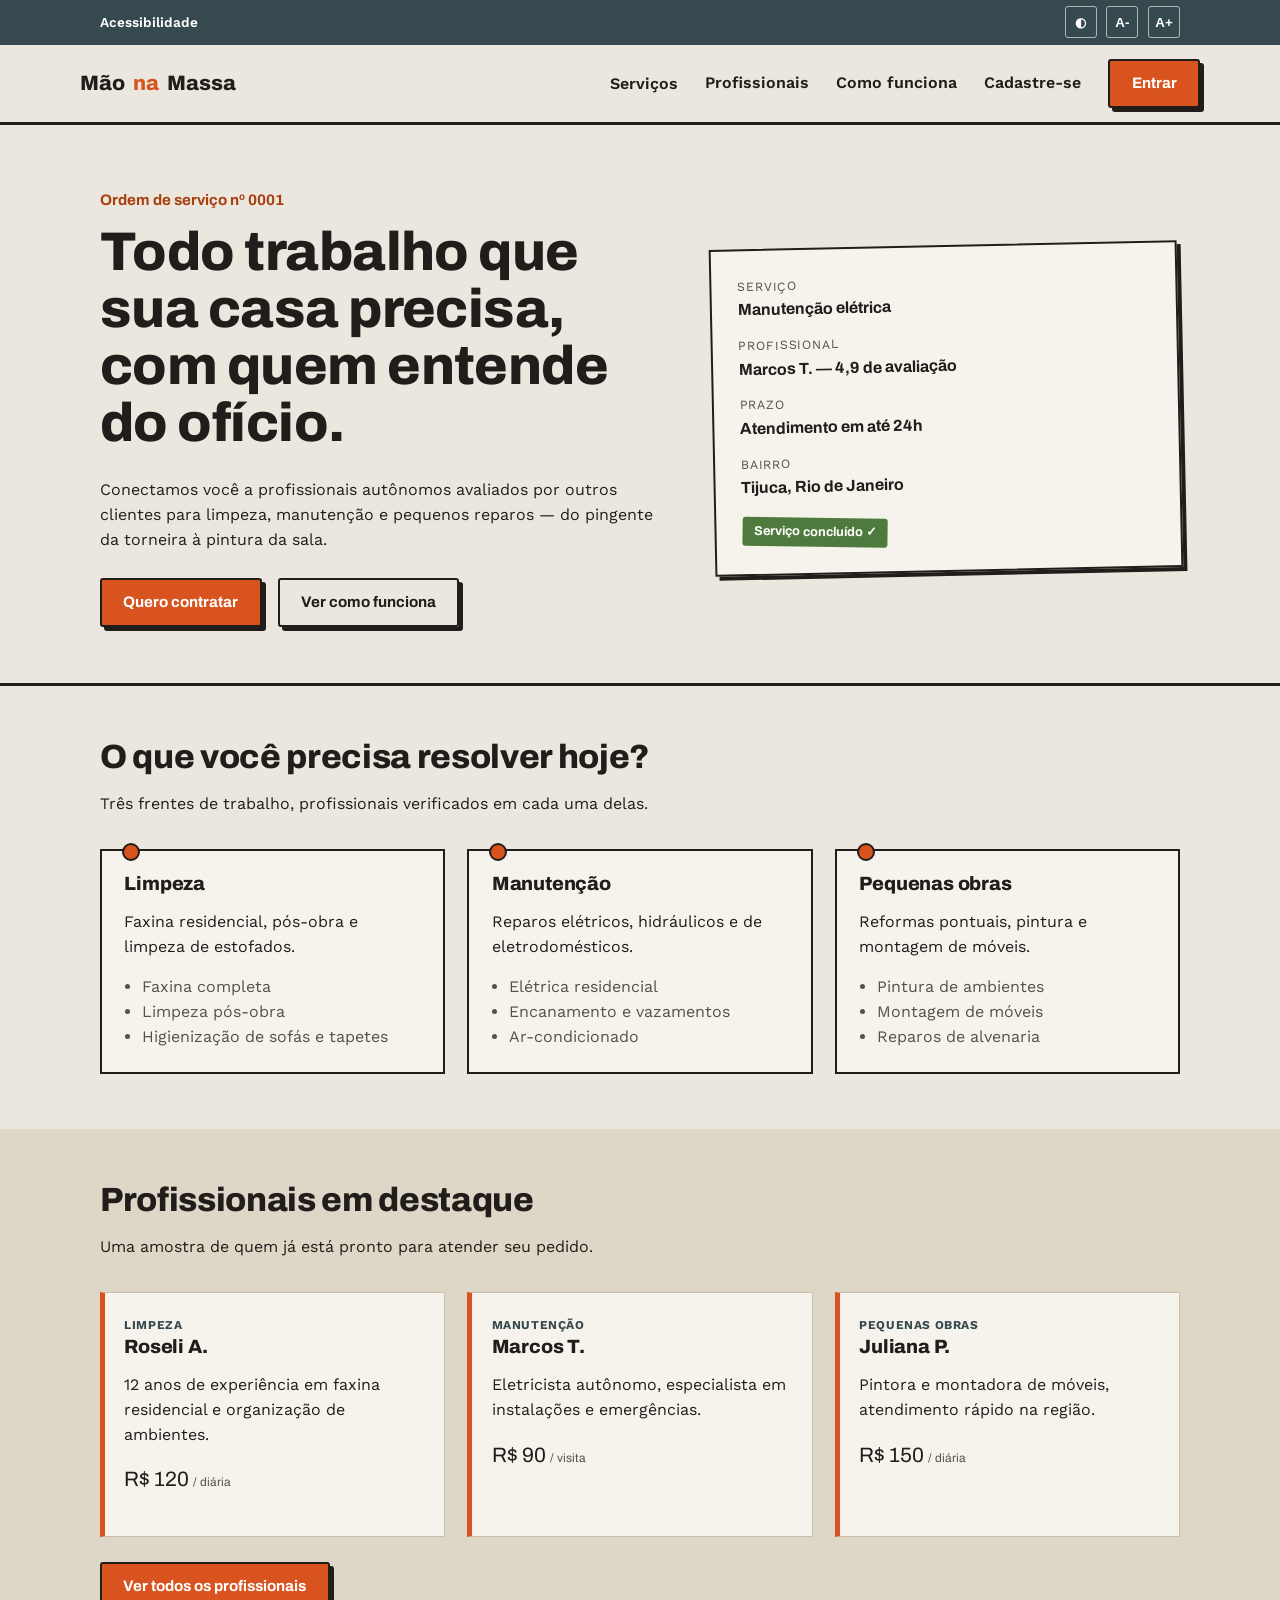
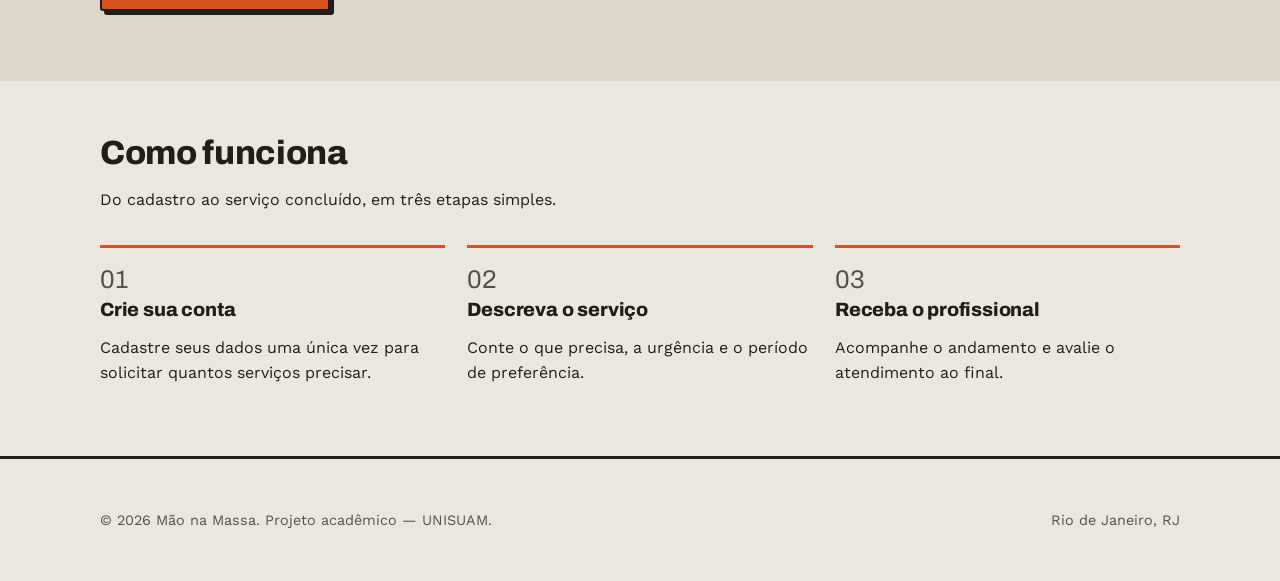
==== index.html @ 5d436577 "Add files via upload" ====
<!DOCTYPE html>
<html lang="pt-BR">
<head>
<meta charset="UTF-8">
<meta name="viewport" content="width=device-width, initial-scale=1.0">
<title>Mão na Massa — profissionais autônomos para o seu serviço</title>
<meta name="description" content="Encontre profissionais autônomos de confiança para limpeza, manutenção e pequenas obras, perto de você.">
<link rel="preconnect" href="https://fonts.googleapis.com">
<link href="https://fonts.googleapis.com/css2?family=Archivo:wght@700;800&family=Work+Sans:wght@400;500;600;700&display=swap" rel="stylesheet">
<link rel="stylesheet" href="css/style.css">
</head>
<body>

<header class="cabecalho">
  <div class="barra-acessibilidade">
    <div class="container">
      <span>Acessibilidade</span>
      <button class="botao-a11y" data-a11y="tema" aria-pressed="false" title="Alternar tema claro/escuro">◐</button>
      <button class="botao-a11y" data-a11y="fonte-menos" title="Diminuir tamanho da fonte">A-</button>
      <button class="botao-a11y" data-a11y="fonte-mais" title="Aumentar tamanho da fonte">A+</button>
    </div>
  </div>
  <div class="container barra-nav">
    <a href="index.html" class="marca">Mão<span class="ponto">na</span>Massa</a>
    <button class="alterna-menu-mobile" aria-expanded="false" aria-label="Abrir menu">☰</button>
    <ul class="menu-principal">
      <li class="tem-submenu">
        <button class="link-menu" aria-haspopup="true">Serviços</button>
        <ul class="submenu">
          <li><a href="#limpeza">Limpeza</a></li>
          <li><a href="#manutencao">Manutenção</a></li>
          <li><a href="#obras">Pequenas obras</a></li>
        </ul>
      </li>
      <li data-ocultar-tipo="profissional"><a href="profissionais.html" class="link-menu">Profissionais</a></li>
      <li><a href="#como-funciona" class="link-menu">Como funciona</a></li>
      <li data-visivel="deslogado"><a href="cadastro.html" class="link-menu">Cadastre-se</a></li>
      <li data-visivel="deslogado"><a href="login.html" class="botao botao-primario">Entrar</a></li>
      <li data-visivel="logado" class="oculto"><a href="dashboard.html" class="link-menu">Painel</a></li>
      <li data-visivel="logado" class="sessao-usuario oculto">
        <span class="nome-usuario" data-sessao="nome">—</span>
        <a href="#" class="botao botao-secundario" data-acao="logout">Sair</a>
      </li>
    </ul>
  </div>
</header>

<main>
  <section class="hero">
    <div class="container">
      <div class="hero-texto">
        <span class="rotulo">Ordem de serviço nº 0001</span>
        <h1>Todo trabalho que sua casa precisa, com quem entende do ofício.</h1>
        <p>Conectamos você a profissionais autônomos avaliados por outros clientes para limpeza, manutenção e pequenos reparos — do pingente da torneira à pintura da sala.</p>
        <div class="acoes-hero">
          <a href="cadastro.html" class="botao botao-primario" data-cta-logado="dashboard.html" data-cta-logado-texto="Ir para o meu painel">Quero contratar</a>
          <a href="#como-funciona" class="botao botao-secundario">Ver como funciona</a>
        </div>
      </div>
      <div class="ficha-servico">
        <dl>
          <dt>Serviço</dt>
          <dd>Manutenção elétrica</dd>
          <dt>Profissional</dt>
          <dd>Marcos T. — 4,9 de avaliação</dd>
          <dt>Prazo</dt>
          <dd>Atendimento em até 24h</dd>
          <dt>Bairro</dt>
          <dd>Tijuca, Rio de Janeiro</dd>
        </dl>
        <span class="selo-ok">Serviço concluído ✓</span>
      </div>
    </div>
  </section>

  <section class="secao" id="servicos">
    <div class="container">
      <div class="cabecalho-secao">
        <h2>O que você precisa resolver hoje?</h2>
        <p>Três frentes de trabalho, profissionais verificados em cada uma delas.</p>
      </div>
      <div class="grade-categorias">
        <article class="cartao-categoria" id="limpeza">
          <h3>Limpeza</h3>
          <p>Faxina residencial, pós-obra e limpeza de estofados.</p>
          <ul>
            <li>Faxina completa</li>
            <li>Limpeza pós-obra</li>
            <li>Higienização de sofás e tapetes</li>
          </ul>
        </article>
        <article class="cartao-categoria" id="manutencao">
          <h3>Manutenção</h3>
          <p>Reparos elétricos, hidráulicos e de eletrodomésticos.</p>
          <ul>
            <li>Elétrica residencial</li>
            <li>Encanamento e vazamentos</li>
            <li>Ar-condicionado</li>
          </ul>
        </article>
        <article class="cartao-categoria" id="obras">
          <h3>Pequenas obras</h3>
          <p>Reformas pontuais, pintura e montagem de móveis.</p>
          <ul>
            <li>Pintura de ambientes</li>
            <li>Montagem de móveis</li>
            <li>Reparos de alvenaria</li>
          </ul>
        </article>
      </div>
    </div>
  </section>

  <section class="secao secao-alt">
    <div class="container">
      <div class="cabecalho-secao">
        <h2>Profissionais em destaque</h2>
        <p>Uma amostra de quem já está pronto para atender seu pedido.</p>
      </div>
      <div class="grade-profissionais">
        <article class="cartao-profissional">
          <span class="servico-tag">Limpeza</span>
          <h3>Roseli A.</h3>
          <p>12 anos de experiência em faxina residencial e organização de ambientes.</p>
          <p class="preco">R$ 120 <small>/ diária</small></p>
        </article>
        <article class="cartao-profissional">
          <span class="servico-tag">Manutenção</span>
          <h3>Marcos T.</h3>
          <p>Eletricista autônomo, especialista em instalações e emergências.</p>
          <p class="preco">R$ 90 <small>/ visita</small></p>
        </article>
        <article class="cartao-profissional">
          <span class="servico-tag">Pequenas obras</span>
          <h3>Juliana P.</h3>
          <p>Pintora e montadora de móveis, atendimento rápido na região.</p>
          <p class="preco">R$ 150 <small>/ diária</small></p>
        </article>
      </div>
      <p style="margin-top:1.6rem;" data-ocultar-tipo="profissional"><a href="profissionais.html" class="botao botao-primario">Ver todos os profissionais</a></p>
    </div>
  </section>

  <section class="secao" id="como-funciona">
    <div class="container">
      <div class="cabecalho-secao">
        <h2>Como funciona</h2>
        <p>Do cadastro ao serviço concluído, em três etapas simples.</p>
      </div>
      <ol class="lista-passos">
        <li>
          <h3>Crie sua conta</h3>
          <p>Cadastre seus dados uma única vez para solicitar quantos serviços precisar.</p>
        </li>
        <li>
          <h3>Descreva o serviço</h3>
          <p>Conte o que precisa, a urgência e o período de preferência.</p>
        </li>
        <li>
          <h3>Receba o profissional</h3>
          <p>Acompanhe o andamento e avalie o atendimento ao final.</p>
        </li>
      </ol>
    </div>
  </section>
</main>

<footer class="rodape">
  <div class="container">
    <p>© 2026 Mão na Massa. Projeto acadêmico — UNISUAM.</p>
    <p>Rio de Janeiro, RJ</p>
  </div>
</footer>

<script src="js/main.js"></script>
</body>
</html>
---- css/style.css ----
/* ==========================================================================
   Mão na Massa — folha de estilos principal
   Marketplace de profissionais autônomos: limpeza, manutenção, pequenas obras
   ========================================================================== */

:root {
  /* cor — paleta ligada ao universo de ferramentas e canteiro de obra */
  --cor-fundo: #ece7de;
  --cor-fundo-alt: #ded6c6;
  --cor-superficie: #f6f3ec;
  --cor-texto: #201d1a;
  --cor-texto-suave: #55504a;
  --cor-borda: #c9bfa9;
  --cor-primaria: #d9531e;
  --cor-primaria-escura: #a8400f;
  --cor-secundaria: #35494f;
  --cor-secundaria-clara: #4d6771;
  --cor-sucesso: #4f7a3d;
  --cor-erro: #b3261e;
  --cor-foco: #1d6fae;

  --fonte-titulo: "Archivo", "Arial Narrow", sans-serif;
  --fonte-texto: "Work Sans", "Segoe UI", sans-serif;

  --raio: 3px;
  --sombra-carimbo: 4px 4px 0 var(--cor-texto);
  --largura-maxima: 1120px;

  --fonte-escala: 1;
}

/* tema escuro / alto contraste ------------------------------------------- */
body.tema-escuro {
  --cor-fundo: #17191a;
  --cor-fundo-alt: #24272a;
  --cor-superficie: #1f2224;
  --cor-texto: #f2eee4;
  --cor-texto-suave: #c9c2b4;
  --cor-borda: #4a4c47;
  --cor-primaria: #ff7a3d;
  --cor-primaria-escura: #ff9a63;
  --cor-secundaria: #7fa3ad;
  --cor-secundaria-clara: #9fc0c9;
  --cor-sucesso: #8bc274;
  --cor-erro: #ff8a80;
  --sombra-carimbo: 4px 4px 0 #000;
}

* { box-sizing: border-box; }
html {
  scroll-behavior: smooth;
  /* rem é sempre relativo ao font-size do <html>, não do <body> —
     por isso a escala de acessibilidade (A+/A-) precisa ficar aqui,
     senão só o texto "solto" (sem classe própria) responde a ela. */
  font-size: calc(16px * var(--fonte-escala));
}

body {
  margin: 0;
  background: var(--cor-fundo);
  color: var(--cor-texto);
  font-family: var(--fonte-texto);
  line-height: 1.55;
  transition: background .2s ease, color .2s ease;
}

h1, h2, h3, h4 {
  font-family: var(--fonte-titulo);
  font-weight: 800;
  line-height: 1.05;
  margin: 0 0 .5em;
  letter-spacing: -0.01em;
}

h1 { font-size: clamp(2.1rem, 5vw, 3.4rem); }
h2 { font-size: clamp(1.5rem, 3vw, 2.1rem); }
h3 { font-size: 1.2rem; }

p { max-width: 62ch; }
a { color: var(--cor-secundaria); }
body.tema-escuro a { color: var(--cor-secundaria-clara); }

img { max-width: 100%; display: block; }

:focus-visible {
  outline: 3px solid var(--cor-foco);
  outline-offset: 2px;
}

.container {
  max-width: var(--largura-maxima);
  margin: 0 auto;
  padding: 0 1.25rem;
}

.oculto { display: none !important; }

/* botões ------------------------------------------------------------------ */
.botao {
  font-family: var(--fonte-titulo);
  font-weight: 700;
  font-size: .95rem;
  border: 2px solid var(--cor-texto);
  background: var(--cor-superficie);
  color: var(--cor-texto);
  padding: .7em 1.4em;
  border-radius: var(--raio);
  cursor: pointer;
  box-shadow: var(--sombra-carimbo);
  transition: transform .12s ease, box-shadow .12s ease;
  display: inline-block;
  text-decoration: none;
}
.botao:hover { transform: translate(-2px, -2px); }
.botao:active { transform: translate(0,0); box-shadow: none; }

.botao-primario {
  background: var(--cor-primaria);
  border-color: var(--cor-texto);
  color: #fff;
}
.botao-secundario {
  background: transparent;
}
.botao-perigo {
  background: var(--cor-erro);
  color: #fff;
}
.botao-bloco { display: block; width: 100%; text-align: center; }
.botao:disabled { opacity: .5; cursor: not-allowed; transform: none; }

/* cabeçalho / navegação ---------------------------------------------------- */
.cabecalho {
  position: sticky;
  top: 0;
  z-index: 40;
  background: var(--cor-fundo);
  border-bottom: 3px solid var(--cor-texto);
}
.barra-nav {
  display: flex;
  align-items: center;
  justify-content: space-between;
  padding: .9rem 0;
}
.marca {
  font-family: var(--fonte-titulo);
  font-weight: 800;
  font-size: 1.3rem;
  text-decoration: none;
  color: var(--cor-texto);
  display: flex;
  align-items: center;
  gap: .5rem;
}
.marca .ponto { color: var(--cor-primaria); }

.menu-principal {
  display: flex;
  gap: 1.7rem;
  list-style: none;
  margin: 0;
  padding: 0;
  align-items: center;
}
.menu-principal > li { position: relative; }
.link-menu {
  text-decoration: none;
  color: var(--cor-texto);
  font-weight: 600;
  padding: .4rem 0;
  background: none;
  border: none;
  font-family: var(--fonte-texto);
  font-size: 1rem;
  cursor: pointer;
}
.link-menu:hover { color: var(--cor-primaria); }

.submenu {
  list-style: none;
  margin: 0;
  padding: .5rem;
  position: absolute;
  top: 100%;
  left: 0;
  background: var(--cor-superficie);
  border: 2px solid var(--cor-texto);
  box-shadow: var(--sombra-carimbo);
  min-width: 200px;
  display: none;
}
li.tem-submenu:hover .submenu,
li.tem-submenu:focus-within .submenu { display: block; }
.submenu li a {
  display: block;
  padding: .5rem .6rem;
  color: var(--cor-texto);
  text-decoration: none;
  border-radius: var(--raio);
  font-size: .93rem;
}
.submenu li a:hover { background: var(--cor-fundo-alt); }

.sessao-usuario {
  display: flex;
  align-items: center;
  gap: .9rem;
}
.nome-usuario {
  font-weight: 700;
  font-family: var(--fonte-titulo);
}
.nome-usuario::before {
  content: "● ";
  color: var(--cor-sucesso);
}

.alterna-menu-mobile {
  display: none;
  background: none;
  border: 2px solid var(--cor-texto);
  border-radius: var(--raio);
  padding: .4rem .6rem;
  font-size: 1.2rem;
  cursor: pointer;
}

/* barra de acessibilidade --------------------------------------------------- */
.barra-acessibilidade {
  background: var(--cor-secundaria);
  color: #fff;
}
.barra-acessibilidade .container {
  display: flex;
  align-items: center;
  justify-content: flex-end;
  gap: .6rem;
  padding-top: .4rem;
  padding-bottom: .4rem;
  font-size: .85rem;
}
.barra-acessibilidade span { margin-right: auto; font-weight: 600; }
.botao-a11y {
  background: transparent;
  border: 1px solid rgba(255,255,255,.6);
  color: #fff;
  border-radius: var(--raio);
  width: 2rem;
  height: 2rem;
  cursor: pointer;
  font-weight: 700;
  line-height: 1;
}
.botao-a11y:hover { background: rgba(255,255,255,.15); }
.botao-a11y[aria-pressed="true"] { background: var(--cor-primaria); border-color: var(--cor-primaria); }

/* hero ---------------------------------------------------------------------- */
.hero {
  padding: 4rem 0 3.5rem;
  border-bottom: 3px solid var(--cor-texto);
}
.hero .container {
  display: grid;
  grid-template-columns: 1.1fr .9fr;
  gap: 2.5rem;
  align-items: center;
}
.ficha-servico {
  background: var(--cor-superficie);
  border: 2px solid var(--cor-texto);
  box-shadow: var(--sombra-carimbo);
  padding: 1.6rem;
  transform: rotate(-1.2deg);
}
.ficha-servico dl { margin: 0; }
.ficha-servico dt {
  font-size: .78rem;
  text-transform: uppercase;
  letter-spacing: .07em;
  color: var(--cor-texto-suave);
  margin-top: .8rem;
}
.ficha-servico dt:first-child { margin-top: 0; }
.ficha-servico dd { margin: .15rem 0 0; font-weight: 700; font-family: var(--fonte-titulo); }
.selo-ok {
  display: inline-block;
  margin-top: 1.1rem;
  background: var(--cor-sucesso);
  color: #fff;
  padding: .3rem .7rem;
  border-radius: var(--raio);
  font-family: var(--fonte-titulo);
  font-weight: 700;
  font-size: .8rem;
  transform: rotate(2deg);
}
.hero-texto .rotulo {
  font-family: var(--fonte-titulo);
  color: var(--cor-primaria-escura);
  font-weight: 700;
  font-size: .95rem;
  margin-bottom: .6rem;
  display: block;
}
.acoes-hero { display: flex; gap: 1rem; margin-top: 1.6rem; flex-wrap: wrap; }

/* seções gerais --------------------------------------------------------------- */
.secao { padding: 3.4rem 0; }
.secao-alt { background: var(--cor-fundo-alt); }
.cabecalho-secao { max-width: 60ch; margin-bottom: 2rem; }

/* categorias em pegboard -------------------------------------------------------- */
.grade-categorias {
  display: grid;
  grid-template-columns: repeat(3, 1fr);
  gap: 1.4rem;
}
.cartao-categoria {
  background: var(--cor-superficie);
  border: 2px solid var(--cor-texto);
  padding: 1.4rem;
  position: relative;
}
.cartao-categoria::before {
  content: "";
  position: absolute;
  top: -8px; left: 20px;
  width: 14px; height: 14px;
  background: var(--cor-primaria);
  border: 2px solid var(--cor-texto);
  border-radius: 50%;
}
.cartao-categoria h3 { margin-bottom: .4rem; }
.cartao-categoria ul { margin: .7rem 0 0; padding-left: 1.1rem; color: var(--cor-texto-suave); }

/* catálogo de profissionais ------------------------------------------------------ */
.grade-profissionais {
  display: grid;
  grid-template-columns: repeat(3, 1fr);
  gap: 1.4rem;
}
.cartao-profissional {
  background: var(--cor-superficie);
  border: 1px solid var(--cor-borda);
  border-left: 5px solid var(--cor-primaria);
  padding: 1.2rem;
}
.cartao-profissional .servico-tag {
  font-size: .75rem;
  font-weight: 700;
  text-transform: uppercase;
  letter-spacing: .05em;
  color: var(--cor-secundaria);
}
body.tema-escuro .cartao-profissional .servico-tag { color: var(--cor-secundaria-clara); }
.cartao-profissional .preco { font-family: var(--fonte-titulo); font-size: 1.3rem; margin-top: .4rem; }
.cartao-profissional .preco small { font-size: .75rem; font-weight: 400; color: var(--cor-texto-suave); }

/* como funciona --------------------------------------------------------------- */
.lista-passos {
  list-style: none;
  margin: 0; padding: 0;
  counter-reset: passo;
  display: grid;
  grid-template-columns: repeat(3, 1fr);
  gap: 1.4rem;
}
.lista-passos li {
  counter-increment: passo;
  border-top: 3px solid var(--cor-primaria);
  padding-top: .8rem;
}
.lista-passos li::before {
  content: counter(passo, decimal-leading-zero);
  font-family: var(--fonte-titulo);
  font-size: 1.6rem;
  color: var(--cor-texto-suave);
  display: block;
}

/* rodapé ------------------------------------------------------------------------ */
.rodape {
  border-top: 3px solid var(--cor-texto);
  padding: 2.2rem 0;
  font-size: .9rem;
  color: var(--cor-texto-suave);
}
.rodape .container { display: flex; justify-content: space-between; flex-wrap: wrap; gap: 1rem; }

/* formulários --------------------------------------------------------------------- */
.pagina-formulario {
  padding: 3rem 0 4rem;
  display: flex;
  justify-content: center;
}
.cartao-formulario {
  background: var(--cor-superficie);
  border: 2px solid var(--cor-texto);
  box-shadow: var(--sombra-carimbo);
  padding: 2.2rem;
  width: 100%;
  max-width: 620px;
}
.grade-formulario { display: grid; grid-template-columns: 1fr 1fr; gap: 1rem; }
.campo { margin-bottom: 1.1rem; display: flex; flex-direction: column; gap: .3rem; }
.campo.largo { grid-column: 1 / -1; }
.campo label { font-weight: 600; font-size: .9rem; }
.campo input,
.campo select {
  font-family: var(--fonte-texto);
  font-size: 1rem;
  padding: .65rem .7rem;
  border: 2px solid var(--cor-borda);
  border-radius: var(--raio);
  background: var(--cor-fundo);
  color: var(--cor-texto);
}
.campo input:focus, .campo select:focus { border-color: var(--cor-secundaria); }
.campo input.invalido { border-color: var(--cor-erro); }
.campo input.valido { border-color: var(--cor-sucesso); }
.mensagem-erro {
  font-size: .82rem;
  color: var(--cor-erro);
  min-height: 1.1em;
}
.dica-campo { font-size: .78rem; color: var(--cor-texto-suave); }

fieldset {
  border: 1px solid var(--cor-borda);
  border-radius: var(--raio);
  padding: 1rem;
  margin: 0 0 1.1rem;
}
fieldset legend {
  font-weight: 700;
  font-family: var(--fonte-titulo);
  padding: 0 .4rem;
}
.opcao-linha { display: flex; align-items: center; gap: .5rem; margin: .35rem 0; }
.opcao-linha label { font-weight: 400; }

input[type="range"] { width: 100%; accent-color: var(--cor-primaria); }
.valor-range {
  font-family: var(--fonte-titulo);
  font-weight: 700;
  color: var(--cor-primaria-escura);
}

/* toast ------------------------------------------------------------------------------ */
.area-toast {
  position: fixed;
  bottom: 1.2rem;
  right: 1.2rem;
  display: flex;
  flex-direction: column;
  gap: .6rem;
  z-index: 100;
}
.toast {
  min-width: 260px;
  max-width: 340px;
  background: var(--cor-texto);
  color: var(--cor-fundo);
  border-left: 6px solid var(--cor-sucesso);
  padding: .9rem 1.1rem;
  border-radius: var(--raio);
  box-shadow: 0 6px 18px rgba(0,0,0,.25);
  font-size: .92rem;
  opacity: 0;
  transform: translateY(10px);
  transition: opacity .25s ease, transform .25s ease;
}
.toast.mostrar { opacity: 1; transform: translateY(0); }
.toast.erro { border-left-color: var(--cor-erro); }
.toast strong { display: block; font-family: var(--fonte-titulo); margin-bottom: .15rem; }

/* modal -------------------------------------------------------------------------------- */
.sobreposicao-modal {
  position: fixed;
  inset: 0;
  background: rgba(20,18,15,.55);
  display: none;
  align-items: center;
  justify-content: center;
  z-index: 90;
  padding: 1rem;
}
.sobreposicao-modal.mostrar { display: flex; }
.caixa-modal {
  background: var(--cor-superficie);
  border: 2px solid var(--cor-texto);
  box-shadow: var(--sombra-carimbo);
  max-width: 420px;
  width: 100%;
  padding: 1.8rem;
}
.caixa-modal h3 { margin-bottom: .6rem; }
.acoes-modal { display: flex; gap: .8rem; margin-top: 1.4rem; justify-content: flex-end; }

/* dashboard --------------------------------------------------------------------------- */
.grade-dashboard {
  display: grid;
  grid-template-columns: 2fr 1fr;
  gap: 1.6rem;
}
.cartao-painel {
  background: var(--cor-superficie);
  border: 1px solid var(--cor-borda);
  border-radius: var(--raio);
  padding: 1.4rem;
}
.cartao-painel h3 { margin-bottom: .8rem; }
.linha-resumo { display: flex; justify-content: space-between; padding: .5rem 0; border-bottom: 1px dashed var(--cor-borda); font-size: .93rem; }
.linha-resumo:last-child { border-bottom: none; }

/* páginas de estado (erro / confirmação) ------------------------------------------------ */
.pagina-estado {
  min-height: 60vh;
  display: flex;
  align-items: center;
  justify-content: center;
  text-align: center;
  padding: 3rem 1.25rem;
}
.pagina-estado .codigo {
  font-family: var(--fonte-titulo);
  font-size: 5rem;
  color: var(--cor-primaria);
  line-height: 1;
}
.recibo {
  background: var(--cor-superficie);
  border: 2px dashed var(--cor-texto);
  padding: 1.6rem;
  text-align: left;
  max-width: 480px;
  margin: 1.6rem auto 0;
}
.recibo dt { font-size: .78rem; color: var(--cor-texto-suave); margin-top: .7rem; text-transform: uppercase; letter-spacing: .05em;}
.recibo dt:first-child { margin-top: 0; }
.recibo dd { margin: .1rem 0 0; font-weight: 700; font-family: var(--fonte-titulo); }

/* responsividade ------------------------------------------------------------------------ */
@media (max-width: 1023px) {
  .grade-categorias, .grade-profissionais, .lista-passos { grid-template-columns: repeat(2, 1fr); }
  .hero .container { grid-template-columns: 1fr; }
  .ficha-servico { justify-self: start; max-width: 340px; transform: none; }
  .grade-dashboard { grid-template-columns: 1fr; }
}

@media (max-width: 767px) {
  .alterna-menu-mobile { display: inline-flex; }
  .menu-principal {
    position: absolute;
    top: 100%;
    left: 0;
    right: 0;
    background: var(--cor-fundo);
    border-bottom: 3px solid var(--cor-texto);
    flex-direction: column;
    align-items: stretch;
    gap: 0;
    padding: .5rem 1.25rem 1rem;
    display: none;
  }
  .menu-principal.mostrar { display: flex; }
  .menu-principal > li { width: 100%; }
  .submenu { position: static; border: none; box-shadow: none; padding-left: .8rem; display: none; }
  li.tem-submenu.aberto .submenu { display: block; }
  .grade-categorias, .grade-profissionais, .lista-passos { grid-template-columns: 1fr; }
  .grade-formulario { grid-template-columns: 1fr; }
  .barra-acessibilidade .container { flex-wrap: wrap; }
  .rodape .container { flex-direction: column; }
}
/* ==========================================================================
   Recursos novos: filtros, avaliação, histórico de pedidos
   ========================================================================== */
.barra-filtros {
  display: grid;
  grid-template-columns: 2fr 1fr 1fr 1fr;
  gap: 1rem;
  background: var(--cor-superficie);
  border: 2px solid var(--cor-texto);
  box-shadow: var(--sombra-carimbo);
  padding: 1.1rem 1.2rem 0;
  margin-bottom: 1.2rem;
}
.barra-filtros .campo input,
.barra-filtros .campo select { width: 100%; }
.contador-resultados { font-weight: 600; color: var(--cor-texto-suave); margin: 0 0 1rem; }

.estrelas { color: var(--cor-primaria); letter-spacing: .1em; }
.nota-profissional { display: flex; align-items: center; gap: .4rem; margin: 0 0 .4rem; }
.nota-profissional small { color: var(--cor-texto-suave); }
.cartao-profissional .botao { margin-top: .8rem; }

.resumo-numeros { display: grid; grid-template-columns: repeat(3, 1fr); gap: 1rem; }
.numero-resumo {
  background: var(--cor-superficie);
  border: 2px solid var(--cor-texto);
  box-shadow: var(--sombra-carimbo);
  padding: 1rem 1.2rem;
  display: flex; flex-direction: column;
}
.numero-resumo strong { font-family: var(--fonte-titulo); font-size: 2rem; line-height: 1; }
.numero-resumo span { color: var(--cor-texto-suave); font-size: .85rem; }

.item-pedido { border-bottom: 1px dashed var(--cor-borda); padding: .9rem 0; }
.item-pedido:last-child { border-bottom: none; }
.item-pedido-topo { display: flex; justify-content: space-between; align-items: center; gap: .6rem; flex-wrap: wrap; }
.item-pedido h4 { margin: 0; font-size: 1.05rem; }
.item-pedido p { margin: .25rem 0; }
.acoes-pedido { display: flex; gap: .6rem; flex-wrap: wrap; align-items: center; margin-top: .5rem; }
.acoes-pedido .botao { padding: .4rem .8rem; font-size: .85rem; }
.status { font-size: .75rem; font-weight: 700; padding: .15rem .55rem; border: 1px solid currentColor; border-radius: 999px; }
.status-pendente { color: var(--cor-primaria-escura); }
.status-concluido { color: var(--cor-sucesso); }
.status-cancelado { color: var(--cor-erro); }

.escolha-estrelas { display: flex; gap: .2rem; margin: .6rem 0 1rem; }
.estrela-botao { background: none; border: none; font-size: 2rem; color: var(--cor-primaria); cursor: pointer; padding: 0 .1rem; line-height: 1; }
.estrela-botao:focus-visible { outline: 3px solid var(--cor-foco); }

@media (max-width: 1023px) { .barra-filtros { grid-template-columns: 1fr 1fr; } }
@media (max-width: 767px) {
  .barra-filtros { grid-template-columns: 1fr; }
  .resumo-numeros { grid-template-columns: 1fr; }
}

/* abas do cadastro --------------------------------------------------------------- */
.abas { display: grid; grid-template-columns: 1fr 1fr; margin: 1.2rem 0 1.4rem; border: 2px solid var(--cor-texto); }
.aba {
  font-family: var(--fonte-titulo); font-weight: 800; font-size: .95rem;
  padding: .75rem .5rem; cursor: pointer; border: none;
  background: var(--cor-fundo); color: var(--cor-texto);
}
.aba + .aba { border-left: 2px solid var(--cor-texto); }
.aba.ativa { background: var(--cor-primaria); color: #fff; }
.aba:focus-visible { outline: 3px solid var(--cor-foco); outline-offset: -3px; }
.campo select.invalido { border-color: var(--cor-erro); }
.campo input[type="number"] { width: 100%; }

/* recuperação de senha ---------------------------------------------------------------- */
.passos-recuperacao { display: flex; gap: .5rem; list-style: none; padding: 0; margin: 1rem 0 1.2rem; flex-wrap: wrap; }
.passos-recuperacao li { font-size: .8rem; font-weight: 600; padding: .25rem .7rem; border: 1px solid var(--cor-borda); border-radius: 999px; color: var(--cor-texto-suave); }
.passos-recuperacao li.ativo { background: var(--cor-secundaria); border-color: var(--cor-secundaria); color: #fff; }
body.tema-escuro .passos-recuperacao li.ativo { color: #111; }

/* ícone de perfil ao lado do nome ------------------------------------------ */
.sessao-usuario a.link-perfil {
  display: inline-flex;
  align-items: center;
  gap: .5rem;
  color: var(--cor-texto);
  text-decoration: none;
}
.sessao-usuario a.link-perfil:hover { color: var(--cor-primaria-escura); }
.icone-perfil {
  width: 1.7rem;
  height: 1.7rem;
  padding: 2px;
  border: 2px solid currentColor;
  border-radius: 50%;
}
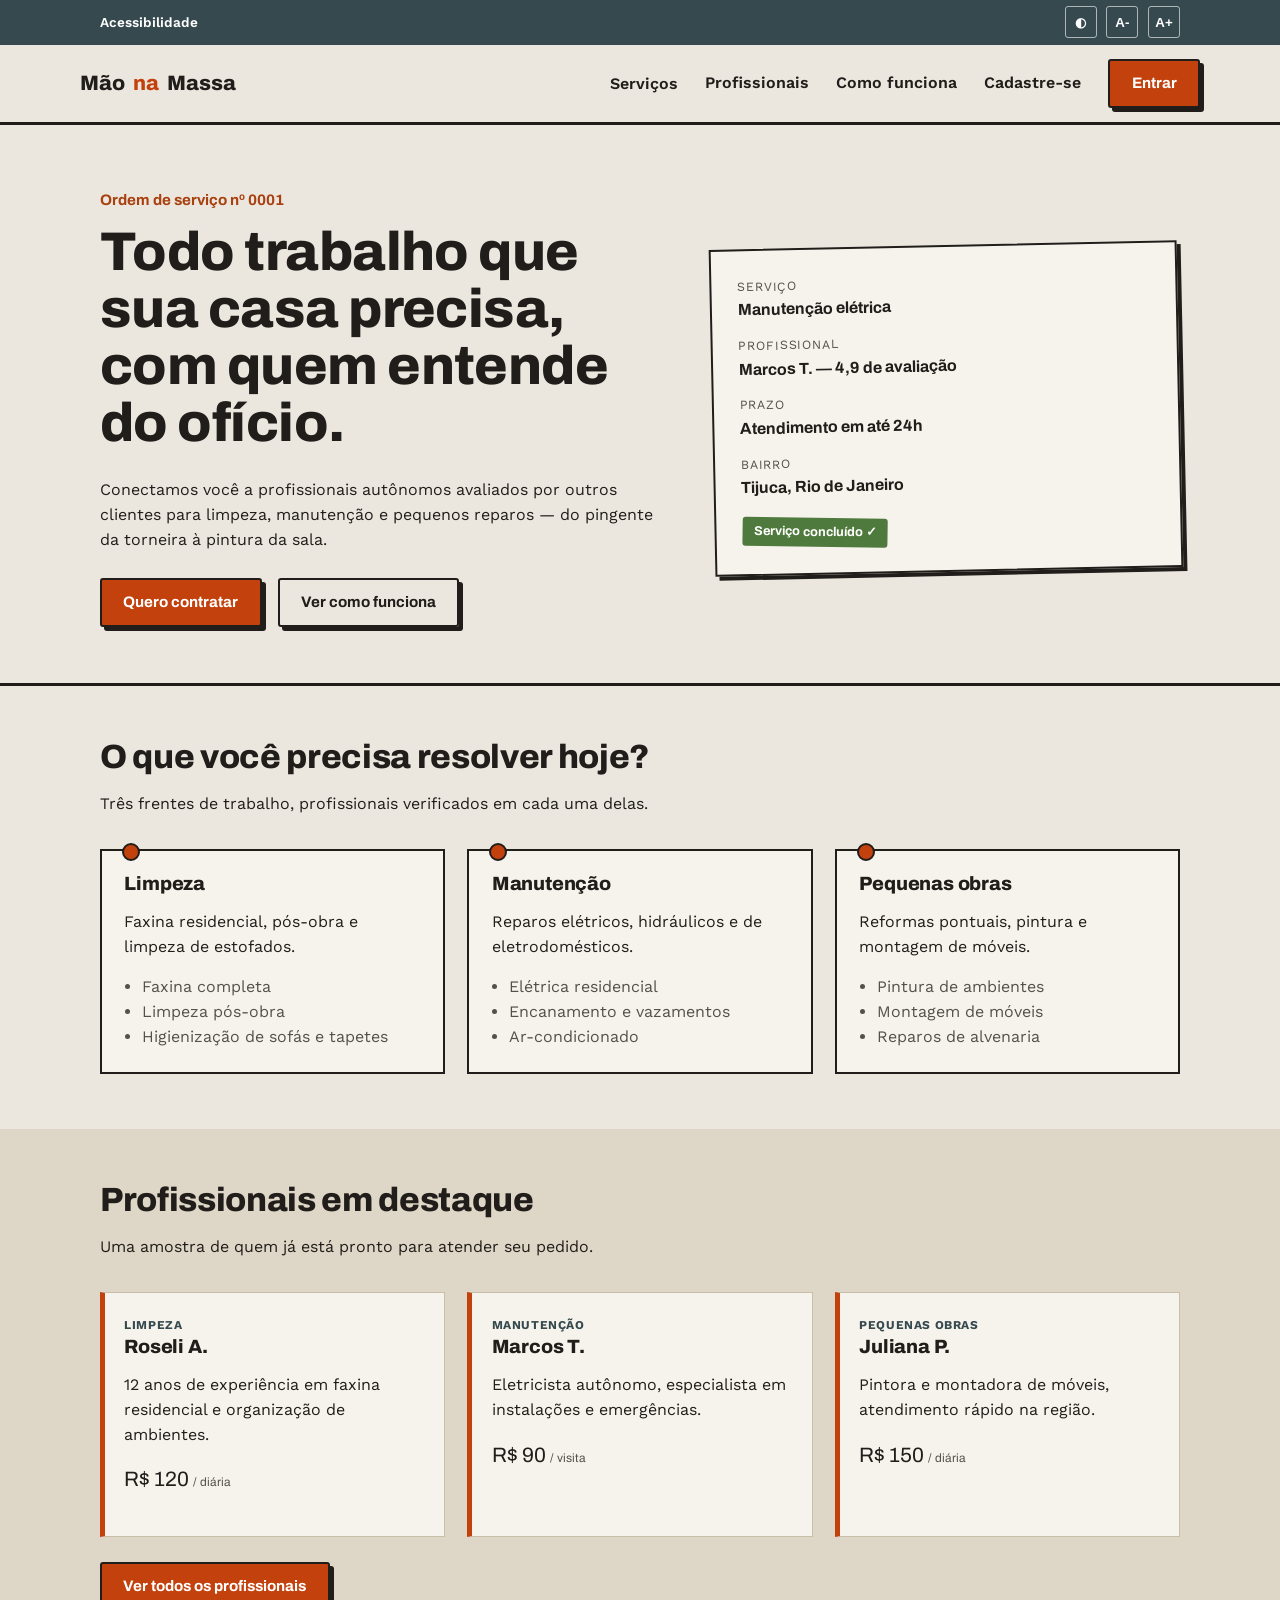
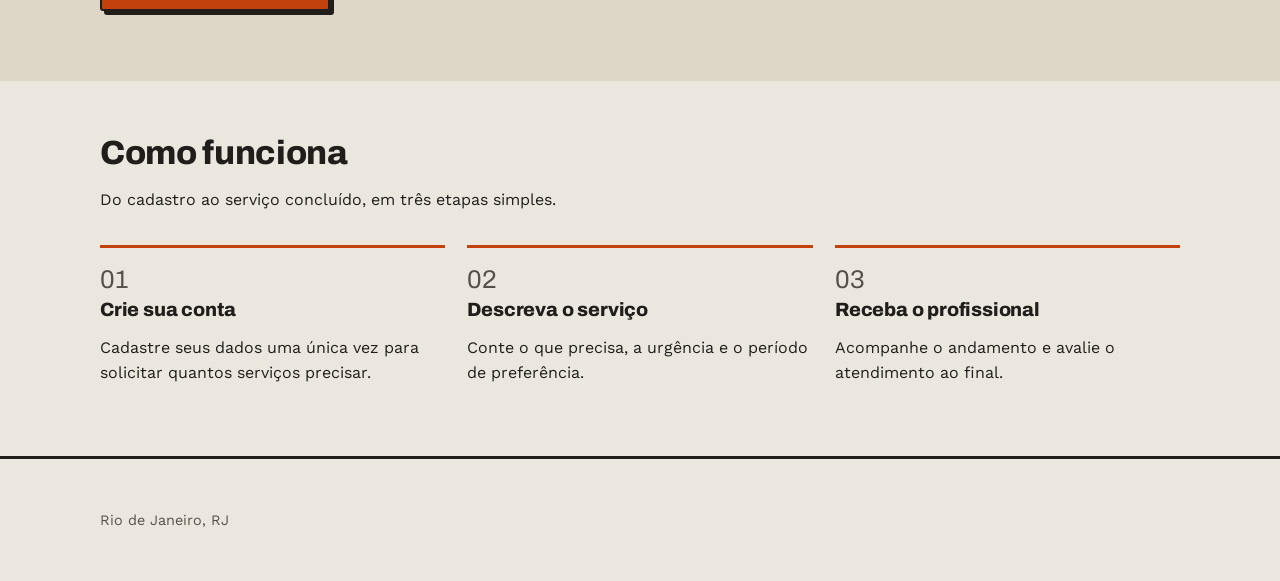
==== commit d1af05c4: "Update index.html" ====
--- a/index.html
+++ b/index.html
@@ -167,7 +167,6 @@
 
 <footer class="rodape">
   <div class="container">
-    <p>© 2026 Mão na Massa. Projeto acadêmico — UNISUAM.</p>
     <p>Rio de Janeiro, RJ</p>
   </div>
 </footer>
--- a/css/style.css
+++ b/css/style.css
@@ -11,7 +11,7 @@
   --cor-texto: #201d1a;
   --cor-texto-suave: #55504a;
   --cor-borda: #c9bfa9;
-  --cor-primaria: #d9531e;
+  --cor-primaria: #c2410c;
   --cor-primaria-escura: #a8400f;
   --cor-secundaria: #35494f;
   --cor-secundaria-clara: #4d6771;
@@ -78,7 +78,8 @@
 
 p { max-width: 62ch; }
 a { color: var(--cor-secundaria); }
-body.tema-escuro a { color: var(--cor-secundaria-clara); }
+/* só links "soltos": botões e links com classe mantêm a própria cor */
+body.tema-escuro a:where(:not([class])) { color: var(--cor-secundaria-clara); }
 
 img { max-width: 100%; display: block; }
 
@@ -663,3 +664,33 @@
   border: 2px solid currentColor;
   border-radius: 50%;
 }
+
+/* ==========================================================================
+   Ajustes finais: status, contraste do tema escuro e movimento reduzido
+   ========================================================================== */
+.status-aceito { color: var(--cor-secundaria); }
+.status-recusado { color: var(--cor-erro); }
+body.tema-escuro .status-aceito { color: var(--cor-secundaria-clara); }
+
+/* tema escuro: fundos claros pedem texto escuro (contraste mínimo de 4,5:1) */
+body.tema-escuro .botao-primario,
+body.tema-escuro .aba.ativa,
+body.tema-escuro .botao-perigo,
+body.tema-escuro .selo-ok { color: #111; }
+
+body.tema-escuro .barra-acessibilidade { color: #111; }
+body.tema-escuro .botao-a11y { color: #111; border-color: rgba(0,0,0,.55); }
+body.tema-escuro .botao-a11y:hover { background: rgba(0,0,0,.12); }
+body.tema-escuro .botao-a11y[aria-pressed="true"] { background: var(--cor-primaria); border-color: #111; color: #111; }
+
+/* quem pediu menos movimento no sistema não recebe animações */
+@media (prefers-reduced-motion: reduce) {
+  html { scroll-behavior: auto; }
+  *, *::before, *::after { transition: none !important; animation: none !important; }
+}
+
+/* campos nunca passam da largura do cartão (UF e blocos de endereço transbordavam) */
+.grade-formulario > * { min-width: 0; }
+.campo { min-width: 0; }
+.campo input, .campo select { width: 100%; min-width: 0; }
+fieldset { min-width: 0; }
